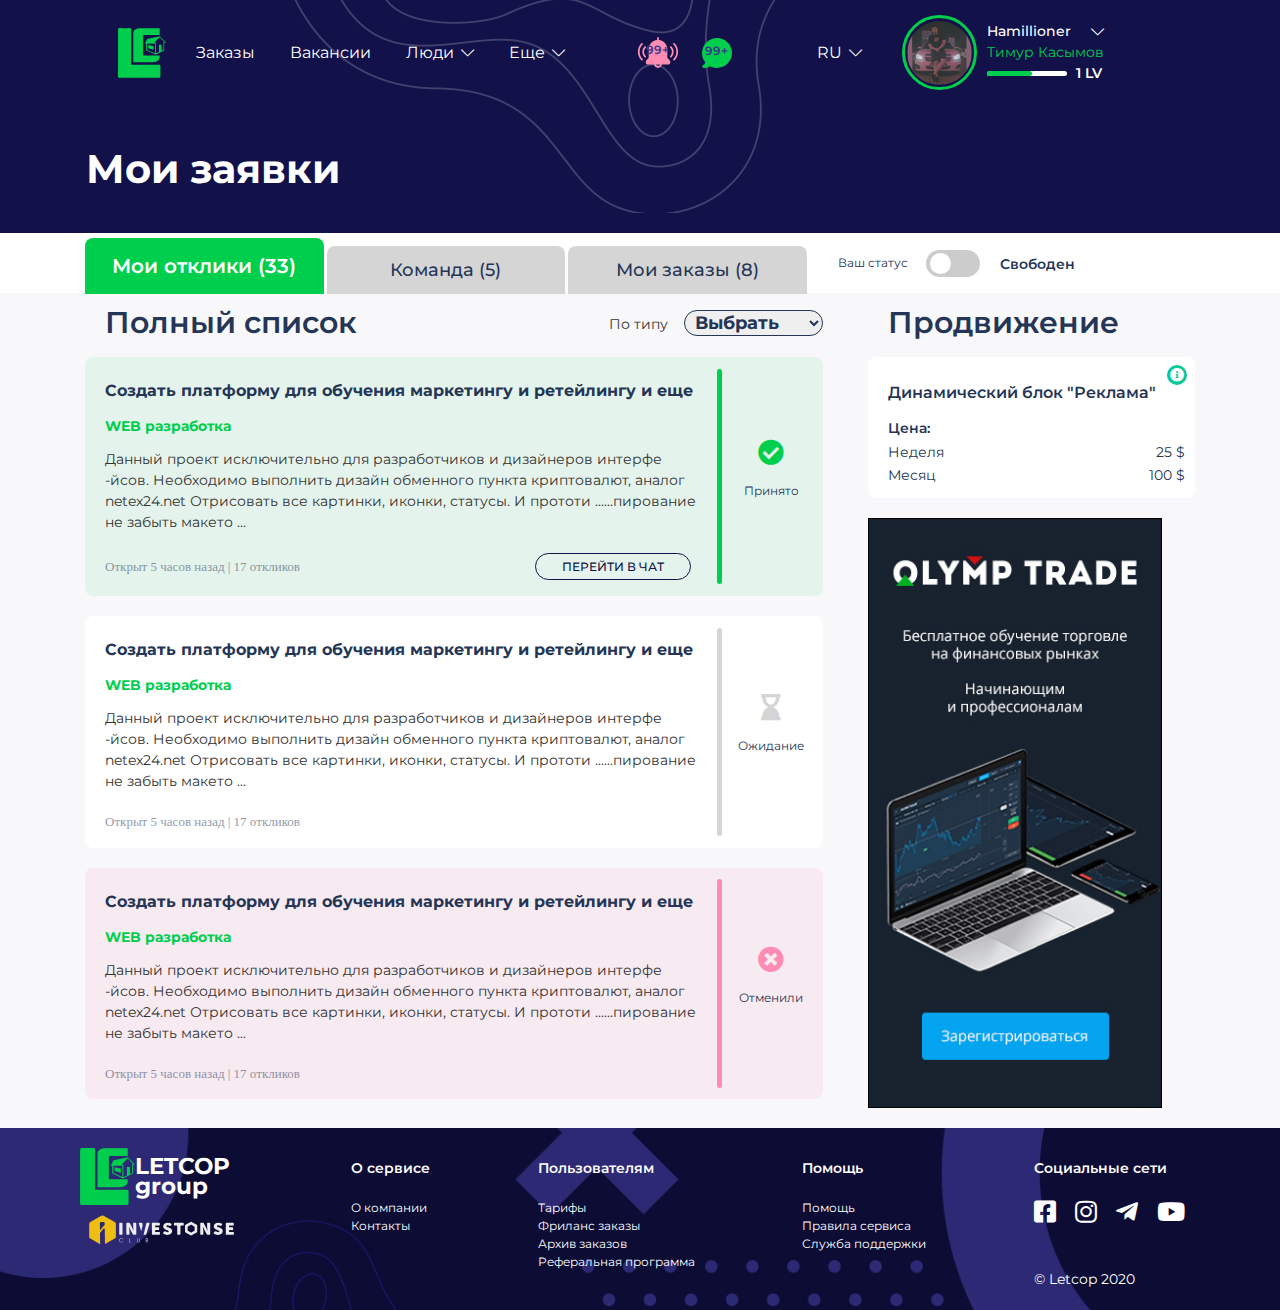
==== requests.html @ d61c0447 "errors corrected" ====
<!DOCTYPE html>
<html lang="ru">

<head>
	<meta charset="UTF-8" />
	<meta name="viewport" content="width=device-width, initial-scale=1.0" />
	<meta http-equiv="X-UA-Compatible" content="ie=edge" />
	<link rel="icon" href="img/favicon-32x32.png" sizes="32x32" type="image/png" />

	<link rel="stylesheet" href="fontawesome/css/all.min.css" />
	<link rel="stylesheet" href="css/bootstrap.min.css" />
	<link rel="stylesheet" href="css/main.css" />
	<link rel="stylesheet" href="css/translate_media.css" />
	<title></title>
</head>

<body>
	<!-- Header -->
	<header>
		<nav class="nav">
			<div class="position-absolute w-100 h-100 overflow-hidden bg-container">
				<img class="fon" src="img/fon.png" alt="" />
			</div>
			<div class="conteiner">
				<div class="head__main_block">
					<div class="head__burger">
						<div class="burger__iteam"></div>
					</div>
					<img class="media__logo" src="img/icon.svg" />

					<div class="head__left">
						<img class="head__logo" src="img/icon.svg" />
						<nav>
							<a href="#/">Заказы</a>
							<a href="#/">Вакансии</a>

							<div class="head__bottom clickedElem">
								<span>Люди</span>
								<i class="fal fa-chevron-down"></i>

								<div class="hide__link">
									<a href="#/">Все команды</a>
									<a href="#/">Все исполнители</a>
								</div>
							</div>

							<div class="head__bottom clickedElem">
								<span>Еще</span>
								<i class="fal fa-chevron-down"></i>

								<div class="hide__link">
									<a href="#/">Форум</a>
									<a href="#/">Блог</a>
									<a href="#/">Новости</a>
								</div>
							</div>
						</nav>
					</div>
					<div class="head__botton">
						<div class="head__bell clickedElem active__bell">
							<p>200</p>
							<svg version="1.1" id="Layer_1" xmlns="http://www.w3.org/2000/svg"
								xmlns:xlink="http://www.w3.org/1999/xlink" x="0px" y="0px" viewBox="0 0 251.2 251.2"
								style="enable-background: new 0 0 251.2 251.2" xml:space="preserve">
								<path class="st0" d="M174.9,154.9c-0.3-0.3-0.4-0.6-0.4-1v-44.8c0-25.4-19.5-46.3-44.2-48.7V49.8c0-2.6-2.1-4.7-4.7-4.7
									c-2.6,0-4.7,2.1-4.7,4.7v10.7c-24.8,2.4-44.2,23.3-44.2,48.7v44.8c0,0.4-0.2,0.7-0.4,1l-11.7,11.7c-2,2-3.1,4.7-3.1,7.6v3.6
									c0,5.9,4.8,10.8,10.8,10.8h32.7c1.7,9.9,10.3,17.5,20.7,17.5s19-7.6,20.7-17.5H179c5.9,0,10.8-4.8,10.8-10.8v-3.6
									c0-2.9-1.1-5.6-3.1-7.6L174.9,154.9z M125.6,196.7c-5.2,0-9.6-3.5-11.1-8.2h22.1C135.1,193.3,130.8,196.7,125.6,196.7z M61.7,150.1
									c-0.9,0.9-2.1,1.4-3.3,1.4c-1.2,0-2.4-0.5-3.3-1.4c-7.5-7.5-11.6-17.5-11.6-28s4.1-20.6,11.6-28c1.8-1.8,4.8-1.8,6.6,0
									c1.8,1.8,1.8,4.8,0,6.6c-5.7,5.7-8.9,13.3-8.9,21.4c0,8.1,3.1,15.7,8.9,21.4C63.5,145.3,63.5,148.3,61.7,150.1z M45.2,160
									c1.8,1.8,1.8,4.8,0,6.6c-0.9,0.9-2.1,1.4-3.3,1.4c-1.2,0-2.4-0.5-3.3-1.4c-11.9-11.9-18.5-27.7-18.5-44.5s6.6-32.6,18.5-44.5
									c1.8-1.8,4.8-1.8,6.6,0c1.8,1.8,1.8,4.8,0,6.6c-10.1,10.1-15.7,23.6-15.7,37.9S35.1,149.9,45.2,160z M196.1,150.1
									c-0.9,0.9-2.1,1.4-3.3,1.4s-2.4-0.5-3.3-1.4c-1.8-1.8-1.8-4.8,0-6.6c11.8-11.8,11.8-31.1,0-42.9c-1.8-1.8-1.8-4.8,0-6.6
									c1.8-1.8,4.8-1.8,6.6,0C211.6,109.5,211.6,134.7,196.1,150.1z M231,122.1c0,16.8-6.6,32.6-18.5,44.5c-0.9,0.9-2.1,1.4-3.3,1.4
									s-2.4-0.5-3.3-1.4c-1.8-1.8-1.8-4.8,0-6.6c10.1-10.1,15.7-23.6,15.7-37.9s-5.6-27.8-15.7-37.9c-1.8-1.8-1.8-4.8,0-6.6
									c1.8-1.8,4.8-1.8,6.6,0C224.5,89.4,231,105.3,231,122.1z" />
							</svg>

							<div class="hide__modal_block" id="remove__mobile">
								<div class="hide__modal_triangle"></div>
								<div class="hide__bell_modal">
									<div class="hide__modal_iteam">
										<i class="fas fa-bullhorn"></i>
										<div class="hide__modal_content">
											<div class="hide__modal_title">Напоминание</div>
											<div class="hide__modal_text">
												Действие вашего вашего тарифа истекает через 1 день!
											</div>
										</div>
									</div>
									<div class="hide__modal_iteam">
										<i class="fas fa-award"></i>
										<div class="hide__modal_content">
											<div class="hide__modal_title">Достижение</div>
											<div class="hide__modal_text">
												Вы получили новое достижение “Торговец”
											</div>
										</div>
									</div>
									<div class="hide__modal_iteam">
										<i class="fas fa-star"></i>
										<div class="hide__modal_content">
											<div class="hide__modal_title">Рейтинг</div>
											<div class="hide__modal_text">
												Ваш рейтинг повысился просмотрите новый отзыв от
												<span>Hamilioner</span>
											</div>
										</div>
									</div>
									<div class="hide__modal_iteam">
										<i class="fas fa-star"></i>
										<div class="hide__modal_content">
											<div class="hide__modal_title">Рейтинг</div>
											<div class="hide__modal_text">
												Ваш рейтинг повысился просмотрите новый отзыв от
												<span>Hamilioner</span>
											</div>
										</div>
									</div>
									<div class="hide__modal_iteam">
										<i class="fas fa-star"></i>
										<div class="hide__modal_content">
											<div class="hide__modal_title">Рейтинг</div>
											<div class="hide__modal_text">
												Ваш рейтинг повысился просмотрите новый отзыв от
												<span>Hamilioner</span>
											</div>
										</div>
									</div>
									<div class="hide__modal_iteam">
										<i class="fas fa-star"></i>
										<div class="hide__modal_content">
											<div class="hide__modal_title">Рейтинг</div>
											<div class="hide__modal_text">
												Ваш рейтинг повысился просмотрите новый отзыв от
												<span>Hamilioner</span>
											</div>
										</div>
									</div>
									<div class="hide__modal_iteam">
										<i class="fas fa-gift"></i>
										<div class="hide__modal_content">
											<div class="hide__modal_title">Подарки</div>
											<div class="hide__modal_text">
												Администрация Letcop поздравляет вас с Днем Рождения,
												вы получаете в подарок тариф "Gold"
											</div>
										</div>
									</div>
									<div class="hide__modal_iteam">
										<i class="fas fa-exclamation-circle"></i>
										<div class="hide__modal_content">
											<div class="hide__modal_title">Администрация</div>
											<div class="hide__modal_text">
												Ваш заказ был удален по причине "Ненормативная
												лексика"
											</div>
										</div>
									</div>
								</div>
							</div>
						</div>
						<div class="head__chat active__chat">
							<p>50000000</p>
							<svg version="1.1" id="Capa_1" xmlns="http://www.w3.org/2000/svg"
								xmlns:xlink="http://www.w3.org/1999/xlink" x="0px" y="0px" viewBox="0 0 477.6 477.6"
								style="enable-background: new 0 0 477.6 477.6" xml:space="preserve">
								<g>
									<g>
										<path class="st0" d="M407.6,70c-45.1-45.1-105-70-168.8-70S115.1,24.9,70,70c-87,87-93.3,226-15.8,320.2
												c-10.7,21.9-23.3,36.5-37.6,43.5C7.9,438,3,447.4,4.4,457c1.5,9.7,8.9,17.2,18.6,18.7c5.3,0.8,11,1.3,16.9,1.3l0,0
												c29.3,0,60.1-10.1,85.8-27.8c34.6,18.6,73.5,28.4,113.1,28.4c63.8,0,123.7-24.8,168.8-69.9s69.9-105.1,69.9-168.8
												S452.7,115.1,407.6,70z" />
										<path class="st1"
											d="M338.8,160h-200c-7.5,0-13.5,6-13.5,13.5s6,13.5,13.5,13.5h200c7.5,0,13.5-6,13.5-13.5S346.2,160,338.8,160z" />
										<path class="st1" d="M338.8,225.3h-200c-7.5,0-13.5,6-13.5,13.5s6,13.5,13.5,13.5h200c7.5,0,13.5-6,13.5-13.5
												S346.2,225.3,338.8,225.3z" />
										<path class="st1" d="M338.8,290.6h-200c-7.5,0-13.5,6-13.5,13.5s6,13.5,13.5,13.5h200c7.5,0,13.5-6,13.5-13.5
												S346.2,290.6,338.8,290.6z" />
									</g>
								</g>
							</svg>
						</div>
					</div>
					<div class="head__right clickedElem">
						<div class="head__bottom clickedElem">
							<span>RU</span>
							<i class="fal fa-chevron-down"></i>
							<div class="hide__link">
								<a href="#/">UZ</a>
							</div>
						</div>
						<a href="#/" class="head__singIn">
							<i class="fas fa-sign-in"></i>
							<p>Войти</p>
						</a>
						<div class="head__profile">
							<div class="head__foto">
								<img src="img/avatar.png" />
							</div>
							<div class="head__profile_content">
								<div class="head__logine">
									<p>Hamillioner</p>
									<i class="fal fa-chevron-down"></i>
								</div>
								<div class="head__name">Тимур Касымов</div>
								<div class="head__line_block">
									<div class="head__line"></div>
									<div class="head__line_number">1 LV</div>
								</div>
							</div>
						</div>
						<div class="head__hide">
							<div class="head__hide_box">
								<div class="head__hide_left">
									<a class="head__hide_share" href="#/">
										<span>ФИНАНСЫ</span>
										<i class="fas fa-external-link-alt"></i> </a><br />
									<a href="#/">История переводов</a><br />
									<a href="#/">Реферальная программа</a><br />
									<a href="#/">Платный услуги</a><br />
									<a href="#/">Настройки</a><br />
								</div>
								<div class="head__hide_right">
									<a class="head__hide_share" href="#/">
										<span>ПРОФИЛЬ</span>
										<i class="fas fa-external-link-alt"></i> </a><br />
									<a href="#/">Команды</a><br />
									<a href="#/">Вкладки</a><br />
									<a href="#/">Мои заявки</a><br />
									<a href="#/">Творческая мастерская</a><br />
								</div>
							</div>
							<div class="media__hide_box">
								<div class="media__hide_button">
									<a href="#/">ПРОФИЛЬ</a>
									<i class="fas fa-external-link-alt icon"></i>
									<i class="fal fa-chevron-down down__icon"></i>
								</div>
								<div class="media__hide_links">
									<a href="#/">История переводов</a><br />
									<a href="#/">Реферальная программа</a><br />
									<a href="#/">Платный услуги</a><br />
									<a href="#/">Настройки</a>
								</div>

								<div class="color_blue media__hide_button">
									<a href="#/">ФИНАНСЫ</a>
									<i class="fas fa-external-link-alt icon"></i>
									<i class="fal fa-chevron-down down__icon"></i>
								</div>
								<div class="media__hide_links">
									<a href="#/">Команды</a><br />
									<a href="#/">Вкладки</a><br />
									<a href="#/">Мои заявки</a><br />
									<a href="#/">Творческая мастерская</a>
								</div>
							</div>
							<div class="head__hide_bottom">
								<a class="head__support" href="#/">
									<span>Поддержка</span>
									<i class="fas fa-headset"></i>
								</a>
								<a class="head__logout" href="#/">
									<span>Выход</span>
									<i class="fas fa-sign-out"></i>
								</a>
							</div>
						</div>
					</div>
				</div>
				<div class="nav__botton">
					<h1>Мои заявки</h1>
				</div>
			</div>
			<div class="head__media_modal clickedElem">
				<div class="head__modal_inner">
					<a href="#/">Заказы</a>
					<a href="#/">Вакансии</a>
					<div class="media__hide_box">
						<div class="media__hide_button">
							<a href="#/">Люди</a>
							<i class="fal fa-chevron-down down__icon"></i>
						</div>
						<div class="media__hide_links">
							<a href="#/">Все команды</a>
							<a href="#/">Все исполнители</a>
						</div>

						<div class="media__hide_button">
							<a href="#/">Еще</a>
							<i class="fal fa-chevron-down down__icon"></i>
						</div>
						<div class="media__hide_links">
							<a href="#/">Форум</a>
							<a href="#/">Блог</a>
							<a href="#/">Новости</a>
						</div>
					</div>
					<div class="change__lang">
						<p class="change__title">Язык</p>
						<p class="active__lang">RU</p>
						<p>UZ</p>
					</div>
					<i class="fas fa-times-circle close"></i>
				</div>
				<div class="mobile__modal">
					<div class="head__profile">
						<div class="head__foto">
							<img src="img/avatar.png" />
						</div>
						<div class="head__profile_content">
							<div class="modile__head_login">
								<p>Hamillioner</p>
							</div>
							<div class="head__name">Тимур Касымов</div>
							<div class="head__line_block">
								<div class="head__line"></div>
								<div class="head__line_number">1 LV</div>
							</div>
						</div>
					</div>
					<div class="media__hide_box">
						<div class="media__hide_button">
							<a href="#/">Меню</a>
							<i class="fal fa-chevron-down down__icon"></i>
						</div>
						<div class="media__hide_links">
							<a href="#/">Заказы</a>
							<a href="#/">Вакансии</a>
							<a href="#/">Все команды</a>
							<a href="#/">Все исполнители</a>
							<a href="#/">Форум</a>
							<a href="#/">Блог</a>
							<a href="#/">Новости</a>
						</div>

						<div class="media__hide_button">
							<a href="#/">ПРОФИЛЬ</a>
							<i class="fal fa-chevron-down down__icon"></i>
						</div>
						<div class="media__hide_links">
							<a href="#/">История переводов</a>
							<a href="#/">Реферальная программа</a>
							<a href="#/">Платный услуги</a>
							<a href="#/">Настройки</a>
						</div>

						<div class="media__hide_button">
							<a href="#/">ФИНАНСЫ</a>
							<i class="fal fa-chevron-down down__icon"></i>
						</div>
						<div class="media__hide_links">
							<a href="#/">Команды</a>
							<a href="#/">Вкладки</a>
							<a href="#/">Мои заявки</a>
							<a href="#/">Творческая мастерская</a>
						</div>
					</div>
					<div class="change__lang">
						<p class="change__title">Язык</p>
						<p class="active__lang">RU</p>
						<p>UZ</p>
					</div>
					<div class="head__hide_bottom">
						<a class="head__support" href="#/">
							<span>Поддержка</span>
							<i class="fas fa-headset"></i>
						</a>
						<a class="head__logout" href="#/">
							<span>Выход</span>
							<i class="fas fa-sign-out"></i>
						</a>
					</div>
					<i class="fas fa-times-circle close"></i>
				</div>
			</div>

			<div class="mobile__bell_modal hide__modal_block">
				<div class="hide__modal_triangle"></div>
				<div class="hide__bell_modal">
					<div class="hide__modal_iteam">
						<i class="fas fa-bullhorn"></i>
						<div class="hide__modal_content">
							<div class="hide__modal_title">Напоминание</div>
							<div class="hide__modal_text">
								Действие вашего вашего тарифа истекает через 1 день!
							</div>
						</div>
					</div>
					<div class="hide__modal_iteam">
						<i class="fas fa-award"></i>
						<div class="hide__modal_content">
							<div class="hide__modal_title">Достижение</div>
							<div class="hide__modal_text">
								Вы получили новое достижение “Торговец”
							</div>
						</div>
					</div>
					<div class="hide__modal_iteam">
						<i class="fas fa-star"></i>
						<div class="hide__modal_content">
							<div class="hide__modal_title">Рейтинг</div>
							<div class="hide__modal_text">
								Ваш рейтинг повысился просмотрите новый отзыв от
								<span>Hamilioner</span>
							</div>
						</div>
					</div>
					<div class="hide__modal_iteam">
						<i class="fas fa-star"></i>
						<div class="hide__modal_content">
							<div class="hide__modal_title">Рейтинг</div>
							<div class="hide__modal_text">
								Ваш рейтинг повысился просмотрите новый отзыв от
								<span>Hamilioner</span>
							</div>
						</div>
					</div>
					<div class="hide__modal_iteam">
						<i class="fas fa-star"></i>
						<div class="hide__modal_content">
							<div class="hide__modal_title">Рейтинг</div>
							<div class="hide__modal_text">
								Ваш рейтинг повысился просмотрите новый отзыв от
								<span>Hamilioner</span>
							</div>
						</div>
					</div>
					<div class="hide__modal_iteam">
						<i class="fas fa-star"></i>
						<div class="hide__modal_content">
							<div class="hide__modal_title">Рейтинг</div>
							<div class="hide__modal_text">
								Ваш рейтинг повысился просмотрите новый отзыв от
								<span>Hamilioner</span>
							</div>
						</div>
					</div>
					<div class="hide__modal_iteam">
						<i class="fas fa-gift"></i>
						<div class="hide__modal_content">
							<div class="hide__modal_title">Подарки</div>
							<div class="hide__modal_text">
								Администрация Letcop поздравляет вас с Днем Рождения, вы
								получаете в подарок тариф "Gold"
							</div>
						</div>
					</div>
					<div class="hide__modal_iteam">
						<i class="fas fa-exclamation-circle"></i>
						<div class="hide__modal_content">
							<div class="hide__modal_title">Администрация</div>
							<div class="hide__modal_text">
								Ваш заказ был удален по причине "Ненормативная лексика"
							</div>
						</div>
					</div>
				</div>
			</div>
		</nav>
	</header>

	<!-- Main -->
	<main class="main">
		<section class="section">
			<div class="tabs-section">
				<div class="container">
					<ul class="nav nav-tabs" id="requestsTab" role="tablist">
						<li class="nav-item">
							<a class="nav-link active" id="clicks-tab" data-toggle="tab" href="#clicks" role="tab"
								aria-controls="clicks" aria-selected="true">Мои отклики <span>(33)</span></a>
						</li>
						<li class="nav-item">
							<a class="nav-link" id="team-tab" data-toggle="tab" href="#team" role="tab" aria-controls="team"
								aria-selected="fasse">Команда <span>(5)</span></a>
						</li>
						<li class="nav-item">
							<a class="nav-link" id="orders-tab" data-toggle="tab" href="#orders" role="tab" aria-controls="orders"
								aria-selected="fasse">Мои заказы <span>(8)</span></a>
						</li>
					</ul>
					<div class="status-section">
						<span class="title">Ваш статус</span>
						<label class="switch">
							<input type="checkbox" />
							<span class="slider round"></span>
						</label>
					</div>
				</div>
			</div>
			<div class="container group">
				<div class="tabs-content-section">
					<div class="tab-content-header">
						<h2>Полный список</h2>
						<div class="status-section">
							<span class="title">Ваш статус</span>
							<label class="switch">
								<input type="checkbox" />
								<span class="slider round"></span>
							</label>
						</div>
						<span class="type-selector">По типу
							<select class="font-weight-bold" name="Выбрать" id="">
								<option disabled selected value="">Выбрать</option>
								<option value="">Принято</option>
								<option value="">Ожидание</option>
								<option value="">Отменили</option>
							</select>
						</span>
					</div>
					<div class="tab-content" id="requestsTabContent">
						<div class="tab-pane fade show active" id="clicks" role="tabpanel" aria-labelledby="clicks-tab">
							<div class="cards-section">
								<div class="card accepted">
									<div class="left-item">
										<h2>
											Создать платформу для обучения маркетингу и ретейлингу и
											еще
										</h2>
										<span>WEB разработка</span>
										<p>
											Данный проект исключительно для разработчиков и
											дизайнеров интерфе -йсов. Необходимо выполнить дизайн
											обменного пункта криптовалют, аналог netex24.net
											Отрисовать все картинки, иконки, статусы. И прототи
											......пирование не забыть макето ...
										</p>
										<div class="card-bottom">
											<span>Открыт 5 часов назад | 17 откликов</span>
											<button>ПЕРЕЙТИ В ЧАТ</button>
										</div>
									</div>
									<div class="right-item">
										<i class="fas fa-check-circle"></i>
										<p>Принято</p>
									</div>
								</div>
								<div class="card waiting">
									<div class="left-item">
										<h2>
											Создать платформу для обучения маркетингу и ретейлингу и
											еще
										</h2>
										<span>WEB разработка</span>
										<p>
											Данный проект исключительно для разработчиков и
											дизайнеров интерфе -йсов. Необходимо выполнить дизайн
											обменного пункта криптовалют, аналог netex24.net
											Отрисовать все картинки, иконки, статусы. И прототи
											......пирование не забыть макето ...
										</p>
										<div class="card-bottom">
											<span>Открыт 5 часов назад | 17 откликов</span>
										</div>
									</div>
									<div class="right-item">
										<i class="fas fa-hourglass-end"></i>
										<p>Ожидание</p>
									</div>
								</div>
								<div class="card rejected">
									<div class="left-item">
										<h2>
											Создать платформу для обучения маркетингу и ретейлингу и
											еще
										</h2>
										<span>WEB разработка</span>
										<p>
											Данный проект исключительно для разработчиков и
											дизайнеров интерфе -йсов. Необходимо выполнить дизайн
											обменного пункта криптовалют, аналог netex24.net
											Отрисовать все картинки, иконки, статусы. И прототи
											......пирование не забыть макето ...
										</p>
										<div class="card-bottom">
											<span>Открыт 5 часов назад | 17 откликов</span>
										</div>
									</div>
									<div class="right-item">
										<i class="fas fa-times-circle"></i>
										<p>Отменили</p>
									</div>
								</div>
							</div>
						</div>
						<div class="tab-pane fade" id="team" role="tabpanel" aria-labelledby="team-tab">
							<div class="cards-section">
								<div class="card accepted">
									<div class="left-item">
										<h2>
											Создать платформу для обучения маркетингу и ретейлингу и
											еще
										</h2>
										<span>WEB разработка</span>
										<p>
											Данный проект исключительно для разработчиков и
											дизайнеров интерфе -йсов. Необходимо выполнить дизайн
											обменного пункта криптовалют, аналог netex24.net
											Отрисовать все картинки, иконки, статусы. И прототи
											......пирование не забыть макето ...
										</p>
										<div class="card-bottom">
											<span>Открыт 5 часов назад | 17 откликов</span>
											<button>ПЕРЕЙТИ В ЧАТ</button>
										</div>
									</div>
									<div class="right-item">
										<i class="fas fa-check-circle"></i>
										<p>Принято</p>
									</div>
								</div>
							</div>
						</div>
						<div class="tab-pane fade" id="orders" role="tabpanel" aria-labelledby="orders-tab">
							<div class="cards-section">
								<div class="card accepted">
									<div class="left-item">
										<h2>
											Создать платформу для обучения маркетингу и ретейлингу и
											еще
										</h2>
										<span>WEB разработка</span>
										<p>
											Данный проект исключительно для разработчиков и
											дизайнеров интерфе -йсов. Необходимо выполнить дизайн
											обменного пункта криптовалют, аналог netex24.net
											Отрисовать все картинки, иконки, статусы. И прототи
											......пирование не забыть макето ...
										</p>
										<div class="card-bottom">
											<span>Открыт 5 часов назад | 17 откликов</span>
											<button>ПЕРЕЙТИ В ЧАТ</button>
										</div>
									</div>
									<div class="right-item">
										<i class="fas fa-check-circle"></i>
										<p>Выполняется</p>
									</div>
								</div>
								<div class="card waiting">
									<div class="left-item">
										<h2>
											Создать платформу для обучения маркетингу и ретейлингу и
											еще
										</h2>
										<span>WEB разработка</span>
										<p>
											Данный проект исключительно для разработчиков и
											дизайнеров интерфе -йсов. Необходимо выполнить дизайн
											обменного пункта криптовалют, аналог netex24.net
											Отрисовать все картинки, иконки, статусы. И прототи
											......пирование не забыть макето ...
										</p>
										<div class="card-bottom">
											<span>Открыт 5 часов назад | 17 откликов</span>
											<p><span>47</span> ОТКЛИКОВ</p>
										</div>
									</div>
									<div class="right-item">
										<i class="fas fa-hourglass-end"></i>
										<p>Ожидание</p>
									</div>
								</div>
							</div>
						</div>
					</div>
				</div>
				<aside class="side-section">
					<h2>Продвижение</h2>
					<div class="side-info">
						<i id="info_show_btn" class="fas fa-info-circle"></i>
						<div class="inner-info">
							<p>
								Главная страница, общий каталог фрилансеров. Блоки выводятся
								динамически с учётом времени приобретения услуги и места
								размещён. С помощью динамической рекламы, вы можете привлечь
								большое количество людей.
							</p>
						</div>
						<div class="main-info">
							<h2>Динамический блок "Реклама"</h2>
							<div class="price">
								<p>Цена:</p>
								<div>
									<p>Неделя</p>
									<span>25 $</span>
								</div>
								<div>
									<p>Месяц</p>
									<span>100 $</span>
								</div>
							</div>
						</div>
					</div>
					<div class="side-ads">
						<img class="responsive" src="img/300x600_RU.png" alt="ads" />
					</div>
				</aside>
			</div>
		</section>
	</main>

	<!-- Footer -->
	<footer class="footer disNon">
		<div class="container_ded">
			<div class="footer__item">
				<a href="#" class="letcop__com">
					<img src="img/1.svg" id="letcop_com" alt="Letcop.com" />
					<div>LETCOP <span> group </span></div>
				</a>
				<a href="#" class="letcop__com">
					<img src="img/INVESTONSE.svg" class="investonse" id="investonse" alt="INVESTONSE" />
				</a>
			</div>

			<div class="footer__item">
				<div class="footer__item__head">О сервисе</div>
				<div class="item__list">
					<a href="#">О компании</a> <br />
					<a href="#">Контакты</a>
				</div>
			</div>

			<div class="footer__item">
				<div class="footer__item__head">Пользователям</div>
				<div class="item__list">
					<a href="#">Тарифы</a> <br />
					<a href="#">Фриланс заказы</a> <br />
					<a href="#">Архив заказов</a> <br />
					<a href="#">Реферальная программа</a>
				</div>
			</div>

			<div class="footer__item">
				<div class="footer__item__head">Помощь</div>
				<div class="item__list">
					<a href="#">Помощь</a> <br />
					<a href="#">Правила сервиса</a> <br />
					<a href="#">Служба поддержки</a>
				</div>
			</div>

			<div class="footer__item">
				<div class="footer__item__head">Социальные сети</div>
				<div class="social soc-end">
					<a href="https://www.facebook.com/letcopcom" target="_blank"><i class="fab fa-facebook-square"></i></a>
					<a href="https://www.instagram.com/letcop/" target="_blank"><i class="fab fa-instagram"></i></a>
					<a href="https://t.me/letcop" target="_blank"><i class="fab fa-telegram-plane"></i></a>
					<a href="https://www.youtube.com/channel/UCUsrbBhYrHi9tguALYINWfA?view_as=subscriber" target="_blank"><i
							class="fab fa-youtube"></i></a>
				</div>
				<br /><br />
				<p class="copy">&copy; Letcop 2020</p>
			</div>
		</div>
	</footer>

	<!-- Мобильный футер -->

	<div class="footer__mob dis">
		<div class="footer__item">
			<a href="#" class="logo__mob">
				<img src="img/investonse_mob.png" class="investonse_mob" id="investonse_mob" alt="INVESTONSE" />
			</a>
		</div>

		<div id="aboutServiceBlock" class="footer__item">
			О сервисе
			<span class="spanFin"><i id="chevronAbSv" style="cursor: pointer" class="fal fa-chevron-down"></i></span>
		</div>
		<div id="aboutServiceBlocks" class="blocks_fr" style="overflow: hidden; height: 0">
			<a href="#" class="fr__item">О компании</a>
			<div class="fr__line"></div>
			<a href="#" class="fr__item">Контакты</a>
		</div>

		<div id="forUsersBlock" class="footer__item">
			Пользователям
			<span class="spanFin"><i id="chevronForUsers" style="cursor: pointer" class="fal fa-chevron-down"></i></span>
		</div>
		<div id="forUsersBlocks" class="blocks_fr" style="overflow: hidden; height: 0">
			<a href="#" class="fr__item">Тарифы</a>
			<div class="fr__line"></div>
			<a href="#" class="fr__item">Фриланс заказы</a>
			<div class="fr__line"></div>
			<a href="#" class="fr__item">Архив заказов</a>
			<div class="fr__line"></div>
			<a href="#" class="fr__item">Реферальная программа</a>
		</div>

		<div id="hpBlock" class="footer__item">
			Помощь
			<span class="spanFin"><i id="chevronHp" style="cursor: pointer" class="fal fa-chevron-down"></i></span>
		</div>
		<div id="hpBlocks" class="blocks_fr" style="overflow: hidden; height: 0">
			<a href="#" class="fr__item">Помощь</a>
			<div class="fr__line"></div>
			<a href="#" class="fr__item">Правила сервиса</a>
			<div class="fr__line"></div>
			<a href="#" class="fr__item">Служба поддержки</a>
		</div>

		<div id="scBlock" class="footer__item">
			Социальные сети
			<span class="spanFin"><i id="chevronSc" style="cursor: pointer" class="fal fa-chevron-down"></i></span>
		</div>
		<div id="scBlocks" class="blocks_fr social" style="overflow: hidden; height: 0">
			<a href="https://www.facebook.com/letcopcom" target="_blank"><i class="fab fa-facebook-square"></i></a>
			<a href="https://www.instagram.com/letcop/" target="_blank"><i class="fab fa-instagram"></i></a>
			<a href="https://t.me/letcop" target="_blank"><i class="fab fa-telegram-plane"></i></a>
			<a href="https://www.youtube.com/channel/UCUsrbBhYrHi9tguALYINWfA?view_as=subscriber" target="_blank"><i
					class="fab fa-youtube"></i></a>
		</div>

		<p class="copy">&copy; Letcop 2020</p>
	</div>
	<script src="js/jquery.min.js"></script>
	<script src="js/bootstrap.js"></script>
	<script src="js/jquery.datetimepicker.full.min.js"></script>
	<script src="js/main.js"></script>
</body>

</html>
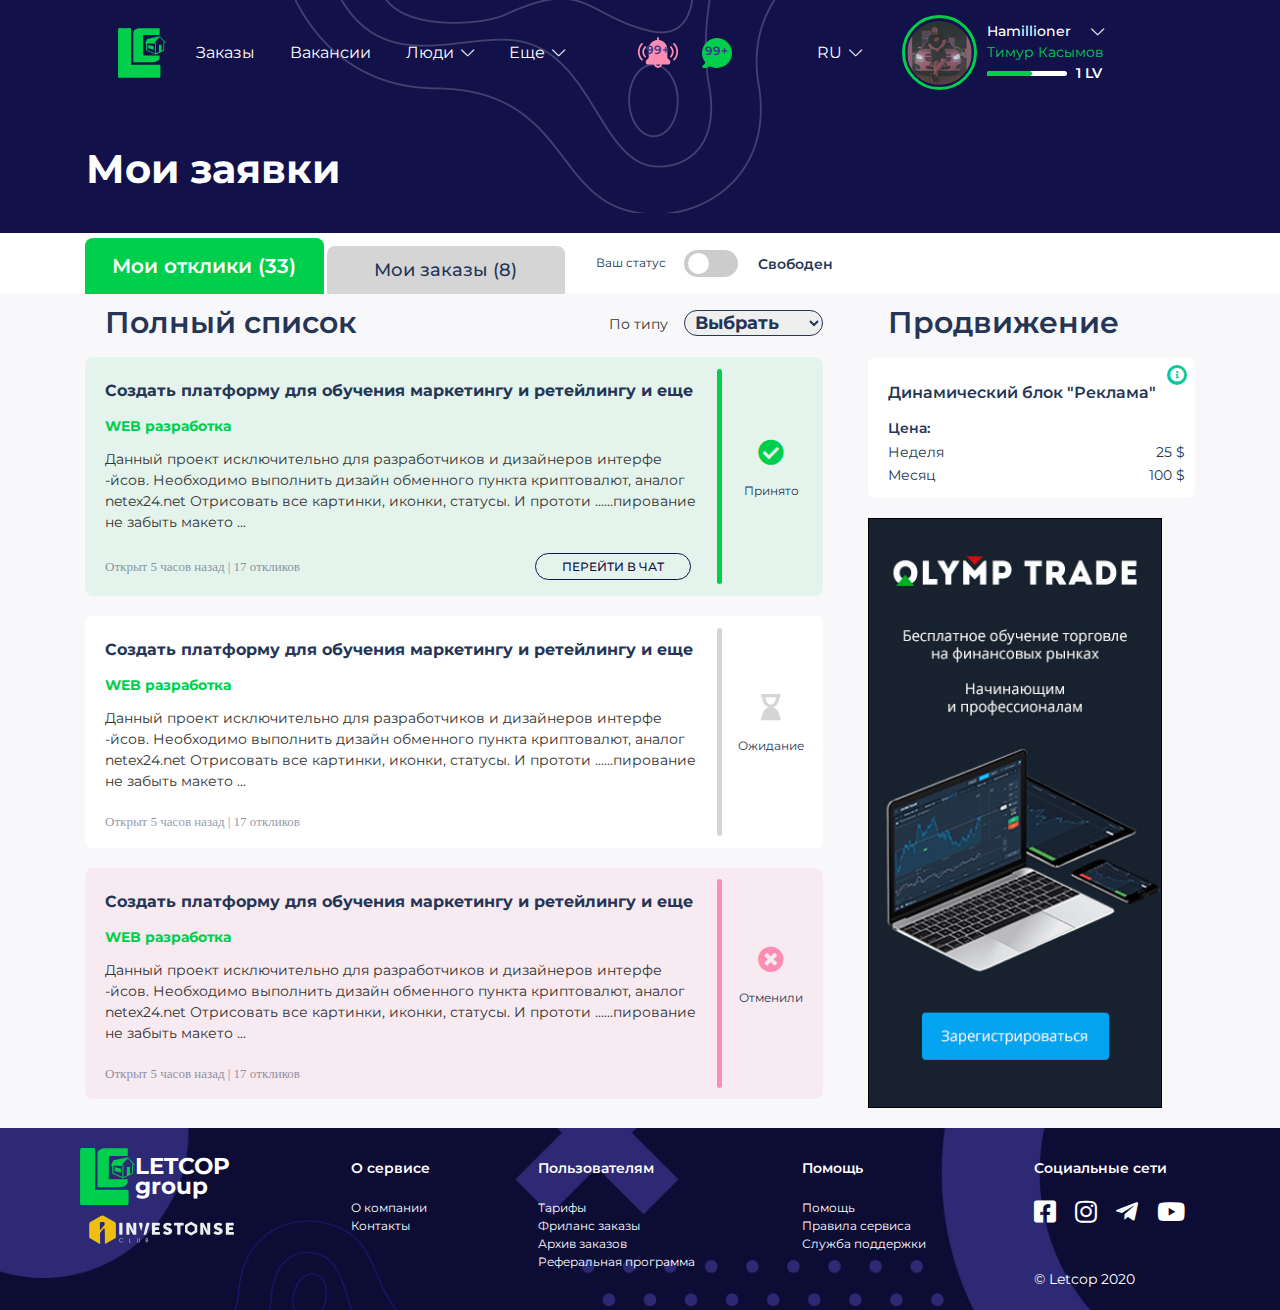
==== commit 4f986030: "added" ====
--- a/requests.html
+++ b/requests.html
@@ -31,8 +31,8 @@
 					<div class="head__left">
 						<img class="head__logo" src="img/icon.svg" />
 						<nav>
-							<a href="#/">Заказы</a>
-							<a href="#/">Вакансии</a>
+							<a class="nav_list" href="#/">Заказы</a>
+							<a class="nav_list" href="#/">Вакансии</a>
 
 							<div class="head__bottom clickedElem">
 								<span>Люди</span>
@@ -472,10 +472,6 @@
 								aria-controls="clicks" aria-selected="true">Мои отклики <span>(33)</span></a>
 						</li>
 						<li class="nav-item">
-							<a class="nav-link" id="team-tab" data-toggle="tab" href="#team" role="tab" aria-controls="team"
-								aria-selected="fasse">Команда <span>(5)</span></a>
-						</li>
-						<li class="nav-item">
 							<a class="nav-link" id="orders-tab" data-toggle="tab" href="#orders" role="tab" aria-controls="orders"
 								aria-selected="fasse">Мои заказы <span>(8)</span></a>
 						</li>
--- a/css/main.css
+++ b/css/main.css
@@ -325,18 +325,16 @@
 	opacity: 1;
 	visibility: visible;
 }
-nav a,
+nav .nav_list,
+.hide__link a,
 .head__bottom {
 	font-size: 16px;
-
 	margin-right: 35px;
-
 	transition: 0.3s;
 	text-decoration: none;
-
 	color: #fff;
 }
-nav a:hover,
+nav .nav_list:hover,
 .head__bottom:hover,
 .head__bottom:hover i {
 	color: #00cf4d;
@@ -554,6 +552,12 @@
 }
 .head__support:after {
 	background-color: #00cf4d;
+}
+.head__support:hover {
+	color: #00cf4d;
+}
+.head__logout:hover {
+	color: #706cff;
 }
 .head__logout:after {
 	background-color: #706cff;
@@ -1897,6 +1901,10 @@
 }
 
 @media (max-width: 1040px) {
+	.nav__botton  {
+		padding-top: 10px !important;
+		display: block !important;
+	}
 	.head__left {
 		margin-right: auto;
 	}
@@ -2792,6 +2800,16 @@
 	}
 }
 @media (max-width: 550px) {
+	.nav__botton  {
+		padding-left: 0 !important;
+		display: block !important;
+	}
+	.section__h2 span {
+		margin-right: 15px !important;
+	}
+	.font-weight-bold .right_select {
+		margin-top: 10px;
+	}
 	.footer__item {
 		margin-top: 6px;
 		padding: 6px 0;
